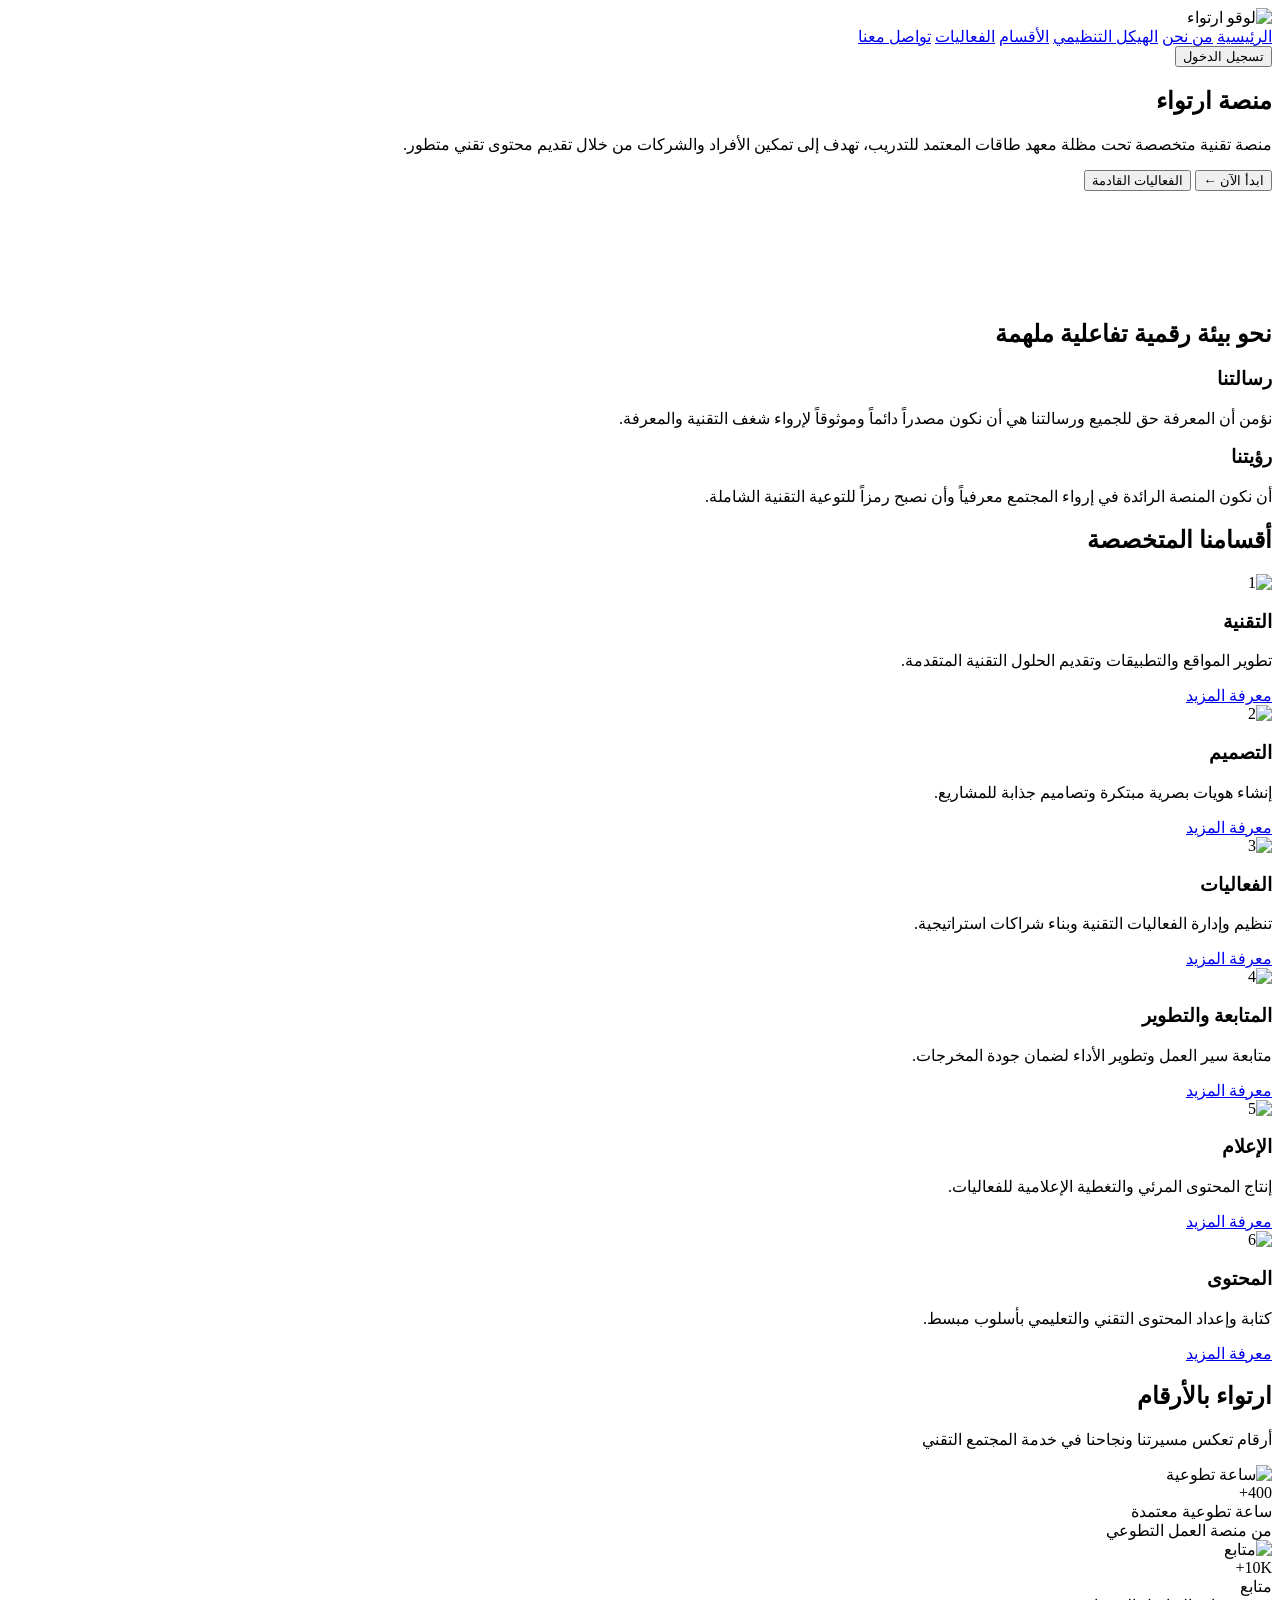
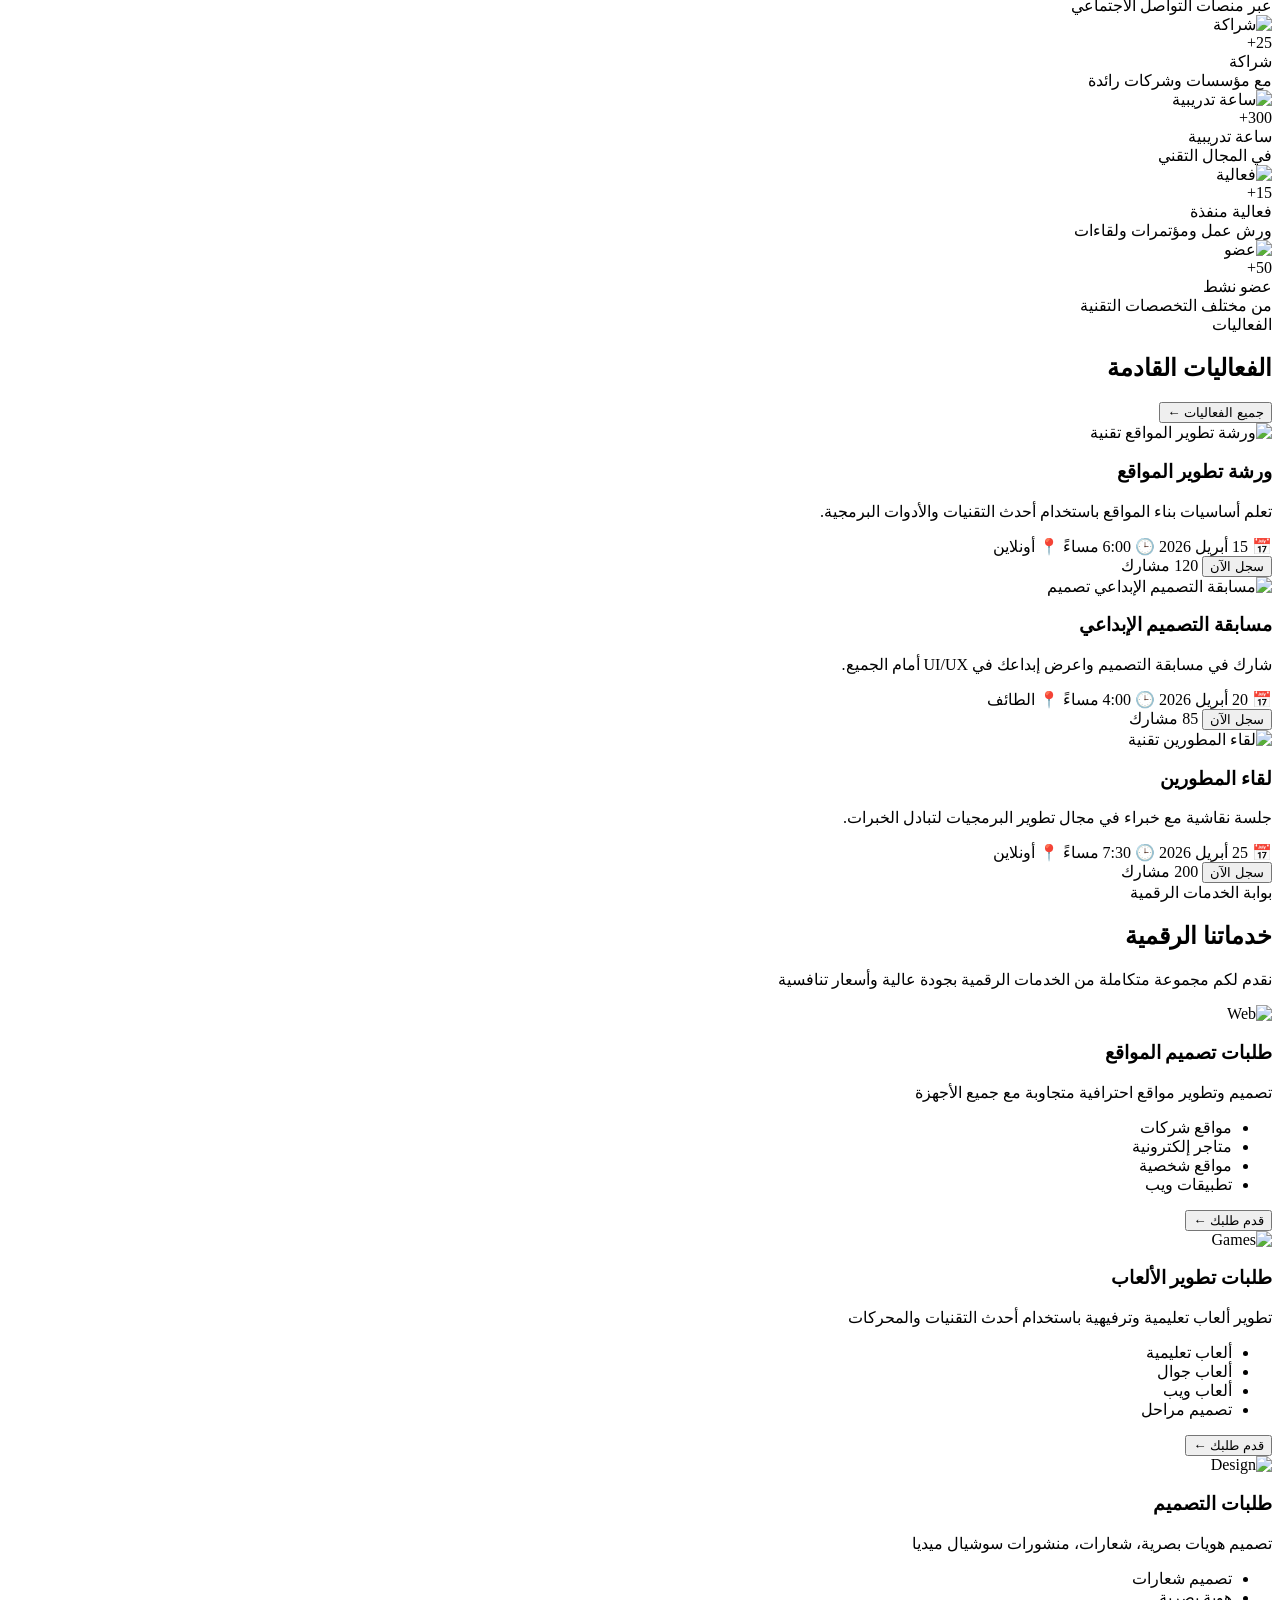
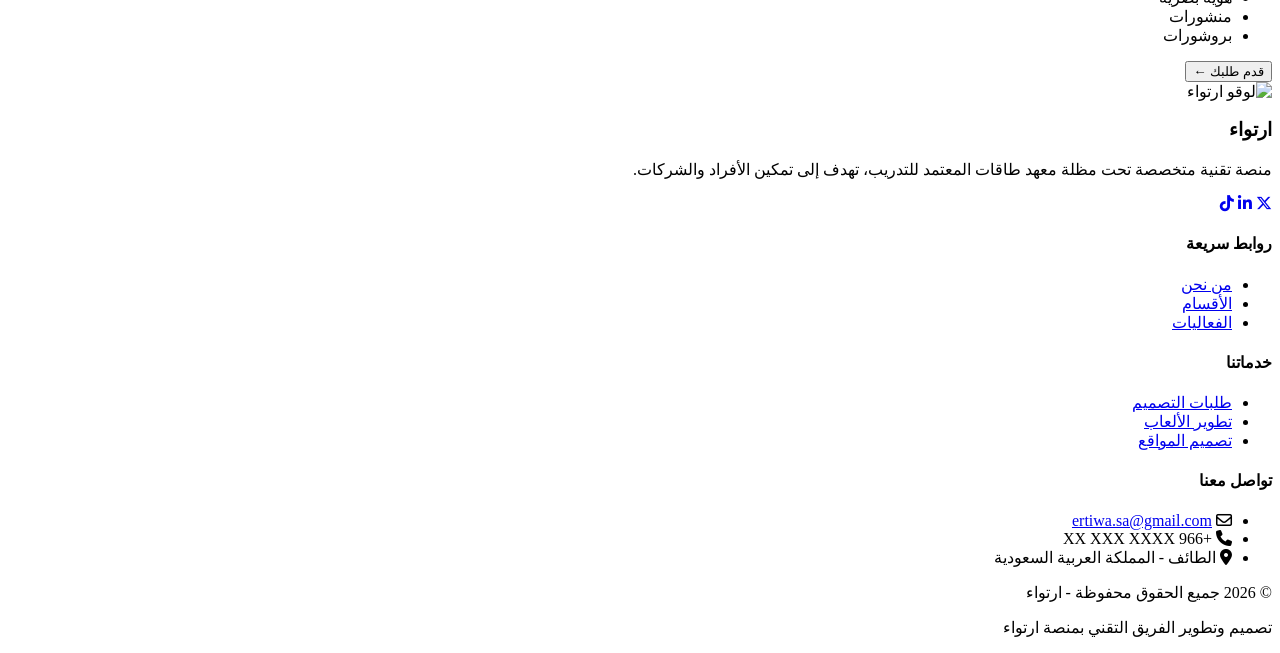
==== index.html @ 368565da "Update index.html" ====
<!DOCTYPE html>
<html lang="ar" dir="rtl">
<head>
    <meta charset="UTF-8">
    <meta name="viewport" content="width=device-width, initial-scale=1.0">
    <title>منصة ارتواء</title>
    <link href="https://fonts.googleapis.com/css2?family=Cairo:wght@400;600;700;800&display=swap" rel="stylesheet">
    <link rel="stylesheet" href="style.css"> 
    <link rel="stylesheet" href="register.css">
    <link rel="stylesheet" href="https://cdnjs.cloudflare.com/ajax/libs/font-awesome/6.5.1/css/all.min.css">
</head>
<body>

    <header class="main-header">
        <div class="header-right-section">
            <div class="logo">
                <img src="images/logo.png" alt="لوقو ارتواء">
            </div>
            <nav class="nav-links">
                <a href="index.html" class="active">الرئيسية</a>
                <a href="#about-section">من نحن</a> 
                <a href="structure.html">الهيكل التنظيمي</a>
                <a href="#departments-section">الأقسام</a>
                <a href="#events-section">الفعاليات</a>
                <a href="#contact-section">تواصل معنا</a>
            </nav>
        </div>
        <button class="btn-login" id="loginBtn" onclick="window.location.href='login.html'">تسجيل الدخول</button>
    </header>

    <main>
        <section class="hero">
            <div class="hero-content">
                <h1>منصة <span class="highlight">ارتواء</span></h1>
                <p>منصة تقنية متخصصة تحت مظلة معهد طاقات المعتمد للتدريب، تهدف إلى تمكين الأفراد والشركات من خلال تقديم محتوى تقني متطور.</p>
                <div class="hero-btns">
                    <button class="btn-start" onclick="window.location.href='register.html'">ابدأ الآن ←</button>
                    <button class="btn-outline" onclick="window.location.href='#events-section'">الفعاليات القادمة</button>
                </div>
            </div>
            <div class="wave-container">
                <svg viewBox="0 0 1440 120" fill="none" xmlns="http://www.w3.org/2000/svg">
                    <path d="M0 120L1440 120L1440 0C1440 0 1140 120 720 120C300 120 0 0 0 0L0 120Z" fill="white"/>
                </svg>
            </div>
        </section>

        <section class="about-section" id="about-section">
            <div class="container">
                <h2 class="dynamic-title">نحو بيئة رقمية <span id="typing-text">تفاعلية</span> ملهمة</h2>
                <div class="info-card message-card">
                    <h3>رسالتنا</h3>
                    <p>نؤمن أن المعرفة حق للجميع ورسالتنا هي أن نكون مصدراً دائماً وموثوقاً لإرواء شغف التقنية والمعرفة.</p>
                </div>
                <div class="info-card vision-card">
                    <h3>رؤيتنا</h3>
                    <p>أن نكون المنصة الرائدة في إرواء المجتمع معرفياً وأن نصبح رمزاً للتوعية التقنية الشاملة.</p>
                </div>
            </div>
        </section>

        <section class="specialized-sections" id="departments-section">
            <div class="container">
                <h2 class="section-main-title">أقسامنا <span class="highlight">المتخصصة</span></h2>
                <div class="specialized-grid">
                    <div class="spec-card">
                        <div class="spec-icon-box"><img src="images/Overlay(6).svg" alt="1"></div>
                        <h3>التقنية</h3>
                        <p>تطوير المواقع والتطبيقات وتقديم الحلول التقنية المتقدمة.</p>
                        <a href="departments.html#tech-dept" class="read-more">معرفة المزيد</a>
                    </div>
                    <div class="spec-card">
                        <div class="spec-icon-box"><img src="images/Overlay(1).svg" alt="2"></div>
                        <h3>التصميم</h3>
                        <p>إنشاء هويات بصرية مبتكرة وتصاميم جذابة للمشاريع.</p>
                        <a href="departments.html#design-dept" class="read-more">معرفة المزيد</a>
                    </div>
                    <div class="spec-card">
                        <div class="spec-icon-box"><img src="images/Overlay(2).svg" alt="3"></div>
                        <h3>الفعاليات</h3>
                        <p>تنظيم وإدارة الفعاليات التقنية وبناء شراكات استراتيجية.</p>
                        <a href="departments.html#events-dept" class="read-more">معرفة المزيد</a>
                    </div>
                    <div class="spec-card">
                        <div class="spec-icon-box"><img src="images/Overlay(3).svg" alt="4"></div>
                        <h3>المتابعة والتطوير</h3>
                        <p>متابعة سير العمل وتطوير الأداء لضمان جودة المخرجات.</p>
                        <a href="departments.html#followup-dept" class="read-more">معرفة المزيد</a>
                    </div>
                    <div class="spec-card">
                        <div class="spec-icon-box"><img src="images/Overlay(4).svg" alt="5"></div>
                        <h3>الإعلام</h3>
                        <p>إنتاج المحتوى المرئي والتغطية الإعلامية للفعاليات.</p>
                        <a href="departments.html#media-dept" class="read-more">معرفة المزيد</a>
                    </div>
                    <div class="spec-card">
                        <div class="spec-icon-box"><img src="images/Overlay(5).svg" alt="6"></div>
                        <h3>المحتوى</h3>
                        <p>كتابة وإعداد المحتوى التقني والتعليمي بأسلوب مبسط.</p>
                        <a href="departments.html#content-dept" class="read-more">معرفة المزيد</a>
                    </div>
                </div>
            </div>
        </section>

        <section class="stats-section">
            <div class="container">
                <h2 class="stats-main-title">ارتواء بالأرقام</h2>
                <p class="stats-subtitle">أرقام تعكس مسيرتنا ونجاحنا في خدمة المجتمع التقني</p>
                
                <div class="stats-grid">
                    <div class="stat-card">
                        <div class="stat-icon"><img src="images/heart-icon.svg" alt="ساعة تطوعية"></div>
                        <div class="stat-number">400+</div>
                        <div class="stat-label">ساعة تطوعية معتمدة</div>
                        <div class="stat-sub">من منصة العمل التطوعي</div>
                    </div>

                    <div class="stat-card">
                        <div class="stat-icon"><img src="images/users-icon.svg" alt="متابع"></div>
                        <div class="stat-number">10K+</div>
                        <div class="stat-label">متابع</div>
                        <div class="stat-sub">عبر منصات التواصل الاجتماعي</div>
                    </div>

                    <div class="stat-card">
                        <div class="stat-icon"><img src="images/shake-icon.svg" alt="شراكة"></div>
                        <div class="stat-number">25+</div>
                        <div class="stat-label">شراكة</div>
                        <div class="stat-sub">مع مؤسسات وشركات رائدة</div>
                    </div>

                    <div class="stat-card">
                        <div class="stat-icon"><img src="images/work-icon.svg" alt="ساعة تدريبية"></div>
                        <div class="stat-number">300+</div>
                        <div class="stat-label">ساعة تدريبية</div>
                        <div class="stat-sub">في المجال التقني</div>
                    </div>

                    <div class="stat-card">
                        <div class="stat-icon"><img src="images/event-icon.svg" alt="فعالية"></div>
                        <div class="stat-number">15+</div>
                        <div class="stat-label">فعالية منفذة</div>
                        <div class="stat-sub">ورش عمل ومؤتمرات ولقاءات</div>
                    </div>

                    <div class="stat-card">
                        <div class="stat-icon"><img src="images/member-icon.svg" alt="عضو"></div>
                        <div class="stat-number">50+</div>
                        <div class="stat-label">عضو نشط</div>
                        <div class="stat-sub">من مختلف التخصصات التقنية</div>
                    </div>
                </div>
            </div>
        </section>

        <section class="events-section" id="events-section">
            <div class="container">
                <div class="events-header">
                    <div class="title-wrapper">
                        <span class="section-badge">الفعاليات</span>
                        <h2 class="events-title">الفعاليات <span class="highlight">القادمة</span></h2>
                    </div>
                    <button class="btn-all-events" onclick="window.location.href='events.html'">جميع الفعاليات ←</button>
                </div>
                <div class="events-grid">
                    
                    <article class="event-card">
                        <div class="card-image">
                            <img src="images/web-dev-event.png" alt="ورشة تطوير المواقع">
                            <span class="category-tag">تقنية</span>
                        </div>
                        <div class="card-content">
                            <h3>ورشة تطوير المواقع</h3>
                            <p>تعلم أساسيات بناء المواقع باستخدام أحدث التقنيات والأدوات البرمجية.</p>
                            <div class="event-meta">
                                <span>📅 15 أبريل 2026</span>
                                <span>🕒 6:00 مساءً</span>
                                <span>📍 أونلاين</span>
                            </div>
                            <div class="card-footer">
                                <button class="btn-register" onclick="simulateRegistration(this)">سجل الآن</button>
                                <span class="participants">120 مشارك</span>
                            </div>
                        </div>
                    </article>

                    <article class="event-card">
                        <div class="card-image">
                            <img src="images/design-event.png" alt="مسابقة التصميم الإبداعي">
                            <span class="category-tag design">تصميم</span>
                        </div>
                        <div class="card-content">
                            <h3>مسابقة التصميم الإبداعي</h3>
                            <p>شارك في مسابقة التصميم واعرض إبداعك في UI/UX أمام الجميع.</p>
                            <div class="event-meta">
                                <span>📅 20 أبريل 2026</span>
                                <span>🕒 4:00 مساءً</span>
                                <span>📍 الطائف</span>
                            </div>
                            <div class="card-footer">
                                <button class="btn-register" onclick="simulateRegistration(this)">سجل الآن</button>
                                <span class="participants">85 مشارك</span>
                            </div>
                        </div>
                    </article>

                    <article class="event-card">
                        <div class="card-image">
                            <img src="images/dev-meeting.png" alt="لقاء المطورين">
                            <span class="category-tag">تقنية</span>
                        </div>
                        <div class="card-content">
                            <h3>لقاء المطورين</h3>
                            <p>جلسة نقاشية مع خبراء في مجال تطوير البرمجيات لتبادل الخبرات.</p>
                            <div class="event-meta">
                                <span>📅 25 أبريل 2026</span>
                                <span>🕒 7:30 مساءً</span>
                                <span>📍 أونلاين</span>
                            </div>
                            <div class="card-footer">
                                <button class="btn-register" onclick="simulateRegistration(this)">سجل الآن</button>
                                <span class="participants">200 مشارك</span>
                            </div>
                        </div>
                    </article>
                </div>
            </div>
        </section>

        <section class="digital-services" id="services-section">
            <div class="container">
                <div class="services-header">
                    <span class="section-badge">بوابة الخدمات الرقمية</span>
                    <h2 class="services-main-title">خدماتنا <span class="highlight">الرقمية</span></h2>
                    <p class="services-subtitle">نقدم لكم مجموعة متكاملة من الخدمات الرقمية بجودة عالية وأسعار تنافسية</p>
                </div>

                <div class="services-grid">
                    <div class="service-card">
                        <div class="service-icon-box"><img src="images/web-icon.svg" alt="Web"></div>
                        <h3>طلبات تصميم المواقع</h3>
                        <p>تصميم وتطوير مواقع احترافية متجاوبة مع جميع الأجهزة</p>
                        <ul class="service-features">
                            <li>مواقع شركات</li>
                            <li>متاجر إلكترونية</li>
                            <li>مواقع شخصية</li>
                            <li>تطبيقات ويب</li>
                        </ul>
                        <button class="btn-order" onclick="window.location.href='order.html'">قدم طلبك ←</button>
                    </div>

                    <div class="service-card active-card">
                        <div class="service-icon-box"><img src="images/game-icon.svg" alt="Games"></div>
                        <h3>طلبات تطوير الألعاب</h3>
                        <p>تطوير ألعاب تعليمية وترفيهية باستخدام أحدث التقنيات والمحركات</p>
                        <ul class="service-features">
                            <li>ألعاب تعليمية</li>
                            <li>ألعاب جوال</li>
                            <li>ألعاب ويب</li>
                            <li>تصميم مراحل</li>
                        </ul>
                        <button class="btn-order" onclick="window.location.href='order.html'">قدم طلبك ←</button>
                    </div>

                    <div class="service-card">
                        <div class="service-icon-box"><img src="images/design-icon.svg" alt="Design"></div>
                        <h3>طلبات التصميم</h3>
                        <p>تصميم هويات بصرية، شعارات، منشورات سوشيال ميديا</p>
                        <ul class="service-features">
                            <li>تصميم شعارات</li>
                            <li>هوية بصرية</li>
                            <li>منشورات</li>
                            <li>بروشورات</li>
                        </ul>
                        <button class="btn-order" onclick="window.location.href='order.html'">قدم طلبك ←</button>
                    </div>
                </div>
            </div>
        </section>
    </main>

    <footer class="main-footer" id="contact-section">
        <div class="footer-container">
            <div class="footer-section brand-info">
                <div class="footer-logo-wrapper">
                    <img src="images/logo.png" alt="لوقو ارتواء" class="footer-logo-large">
                    <h3 class="brand-title">ارتواء</h3>
                </div>
                <p class="brand-desc">منصة تقنية متخصصة تحت مظلة معهد طاقات المعتمد للتدريب، تهدف إلى تمكين الأفراد والشركات.</p>
                <div class="social-icons">
                    <a href="https://x.com/ertwa_sa?s=11&t=2OUlDA-cD-MaENMfvSddbQ" target="_blank" rel="noopener noreferrer" aria-label="إكس (تويتر)" title="إكس (تويتر)"><i class="fa-brands fa-x-twitter"></i></a>
                    <a href="https://www.linkedin.com/company/ertiwa/" target="_blank" rel="noopener noreferrer" aria-label="لينكد إن" title="لينكد إن"><i class="fa-brands fa-linkedin-in"></i></a>
                    <a href="https://www.tiktok.com/@ertwatech?_r=1&_t=ZS-96NVIwnv2bE" target="_blank" rel="noopener noreferrer" aria-label="تيك توك" title="تيك توك"><i class="fa-brands fa-tiktok"></i></a>
                </div>
            </div>

            <div class="footer-section">
                <h4>روابط سريعة</h4>
                <ul>
                    <li><a href="#about-section">من نحن</a></li>
                    <li><a href="#departments-section">الأقسام</a></li>
                    <li><a href="#events-section">الفعاليات</a></li>
                </ul>
            </div>

            <div class="footer-section">
                <h4>خدماتنا</h4>
                <ul>
                    <li><a href="#services-section">طلبات التصميم</a></li>
                    <li><a href="#services-section">تطوير الألعاب</a></li>
                    <li><a href="#services-section">تصميم المواقع</a></li>
                </ul>
            </div>

            <div class="footer-section contact-us">
                <h4>تواصل معنا</h4>
                <ul>
                    <li>
                        <i class="fa-regular fa-envelope footer-icon"></i>
                        <a href="mailto:ertiwa.sa@gmail.com">ertiwa.sa@gmail.com</a>
                    </li>
                    <li>
                        <i class="fa-solid fa-phone footer-icon"></i>
                        <span>+966 XX XXX XXXX</span>
                    </li>
                    <li>
                        <i class="fa-solid fa-location-dot footer-icon"></i>
                        <span>الطائف - المملكة العربية السعودية</span>
                    </li>
                </ul>
            </div>
        </div>

        <div class="footer-bottom">
            <div class="footer-line"></div>
            <p>© 2026 جميع الحقوق محفوظة - ارتواء</p>
            <p>تصميم وتطوير الفريق التقني بمنصة ارتواء</p>
        </div>
    </footer>

    
    <script>
        function simulateRegistration(button) {
            button.textContent = "تم التسجيل ✓";
            button.style.background = "#15803d"; // تغيير لون الخلفية للأخضر الغامق للنجاح
            button.style.pointerEvents = "none"; // تجميد الزر لمنع الضغط المتكرر
            button.style.boxShadow = "none";

            // زيادة العداد الفوري بجانب الزر
            const participantsElement = button.nextElementSibling;
            if (participantsElement) {
                const currentCount = parseInt(participantsElement.textContent, 10);
                if (!isNaN(currentCount)) {
                    participantsElement.textContent = (currentCount + 1) + " مشارك";
                    participantsElement.style.color = "var(--jungle-green)";
                    participantsElement.style.fontWeight = "700";
                }
            }
        }
    </script>
    <script src="script.js"></script>
    <script src="api.js"></script>
    <script src="main.js"></script>
</body>
</html>
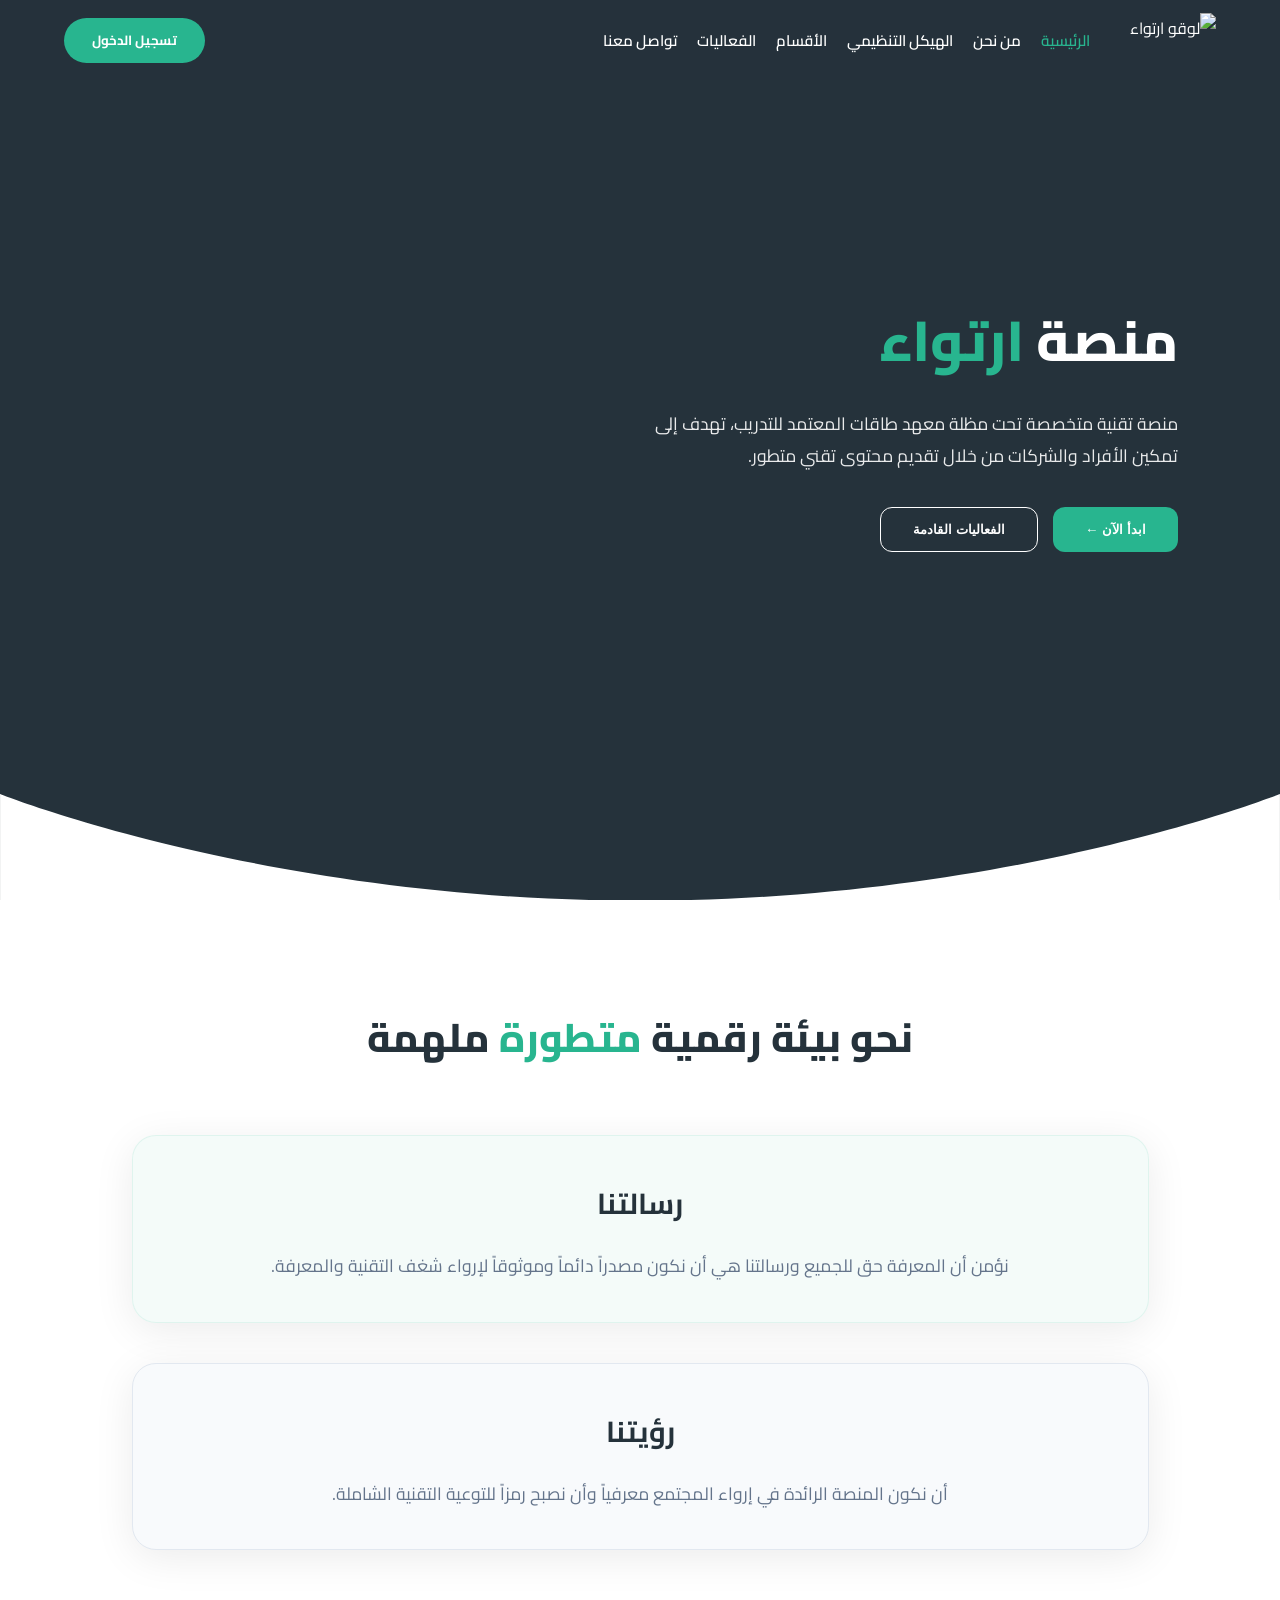
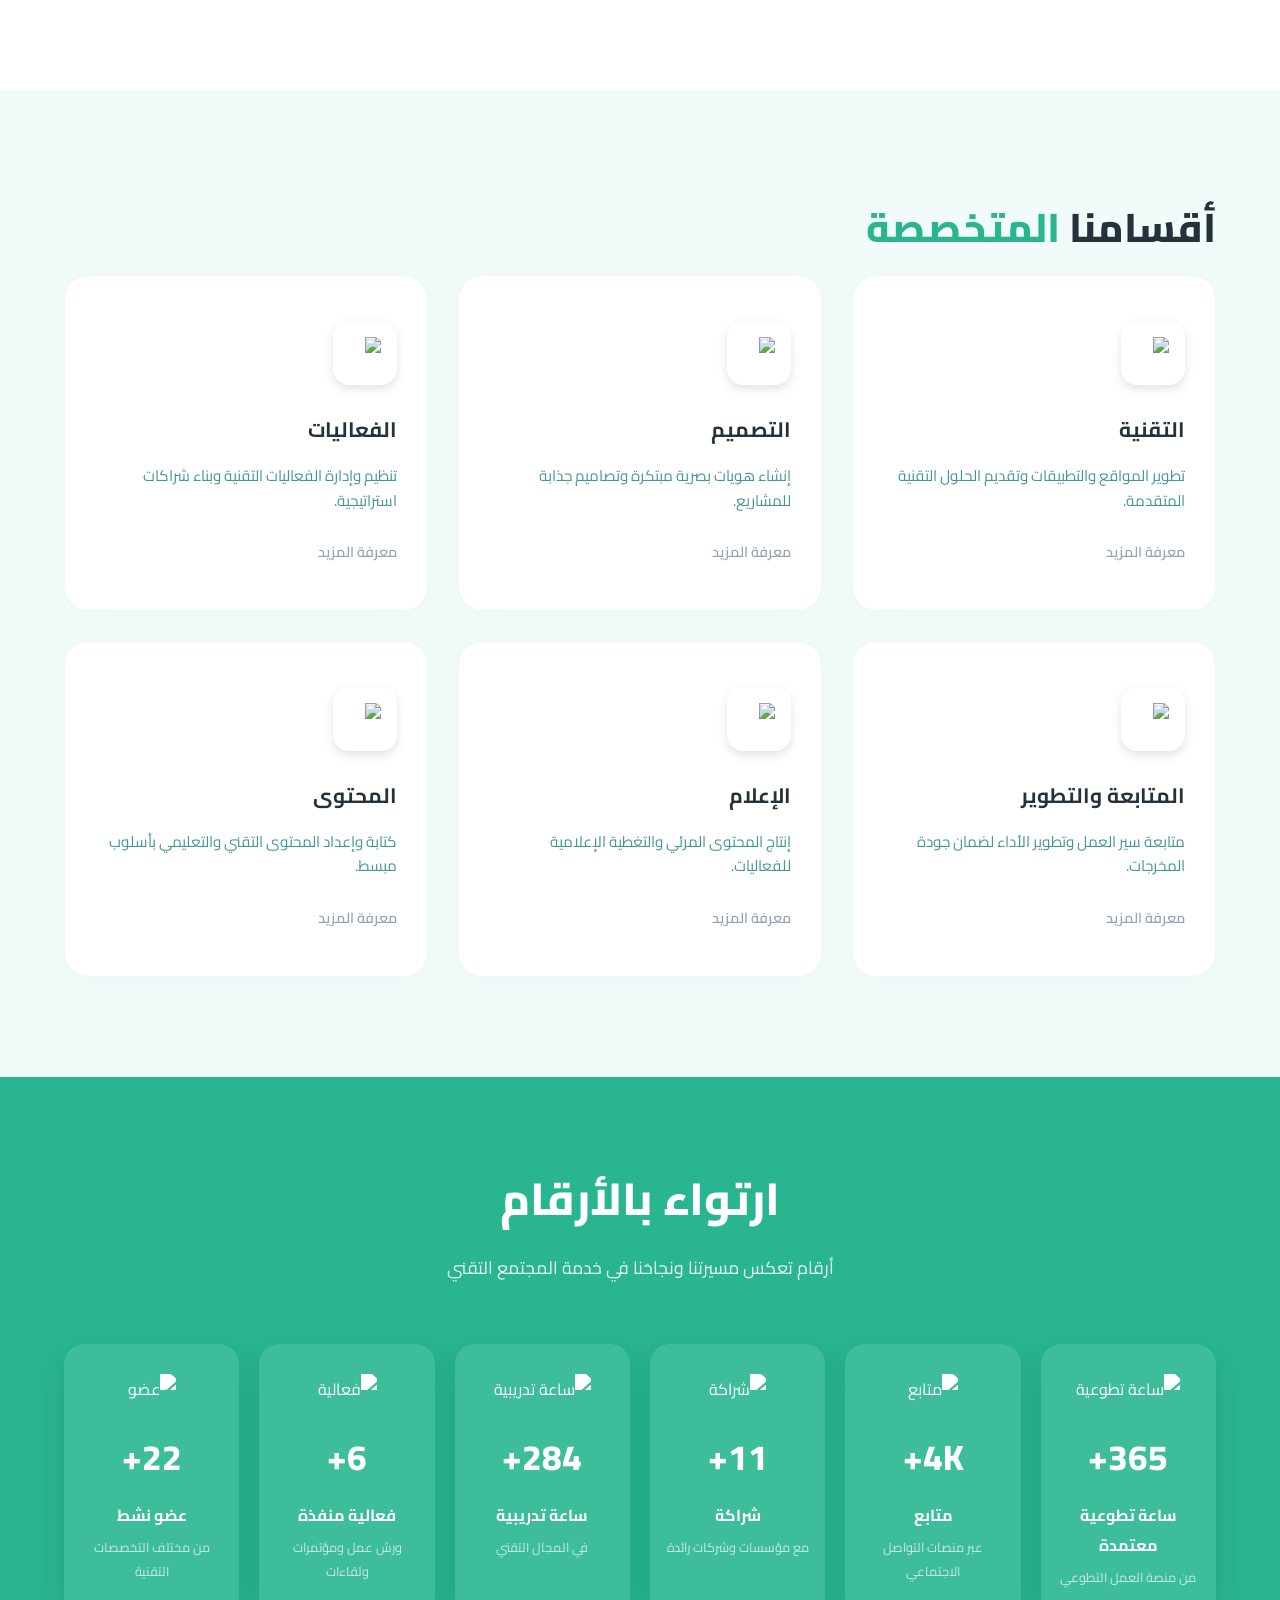
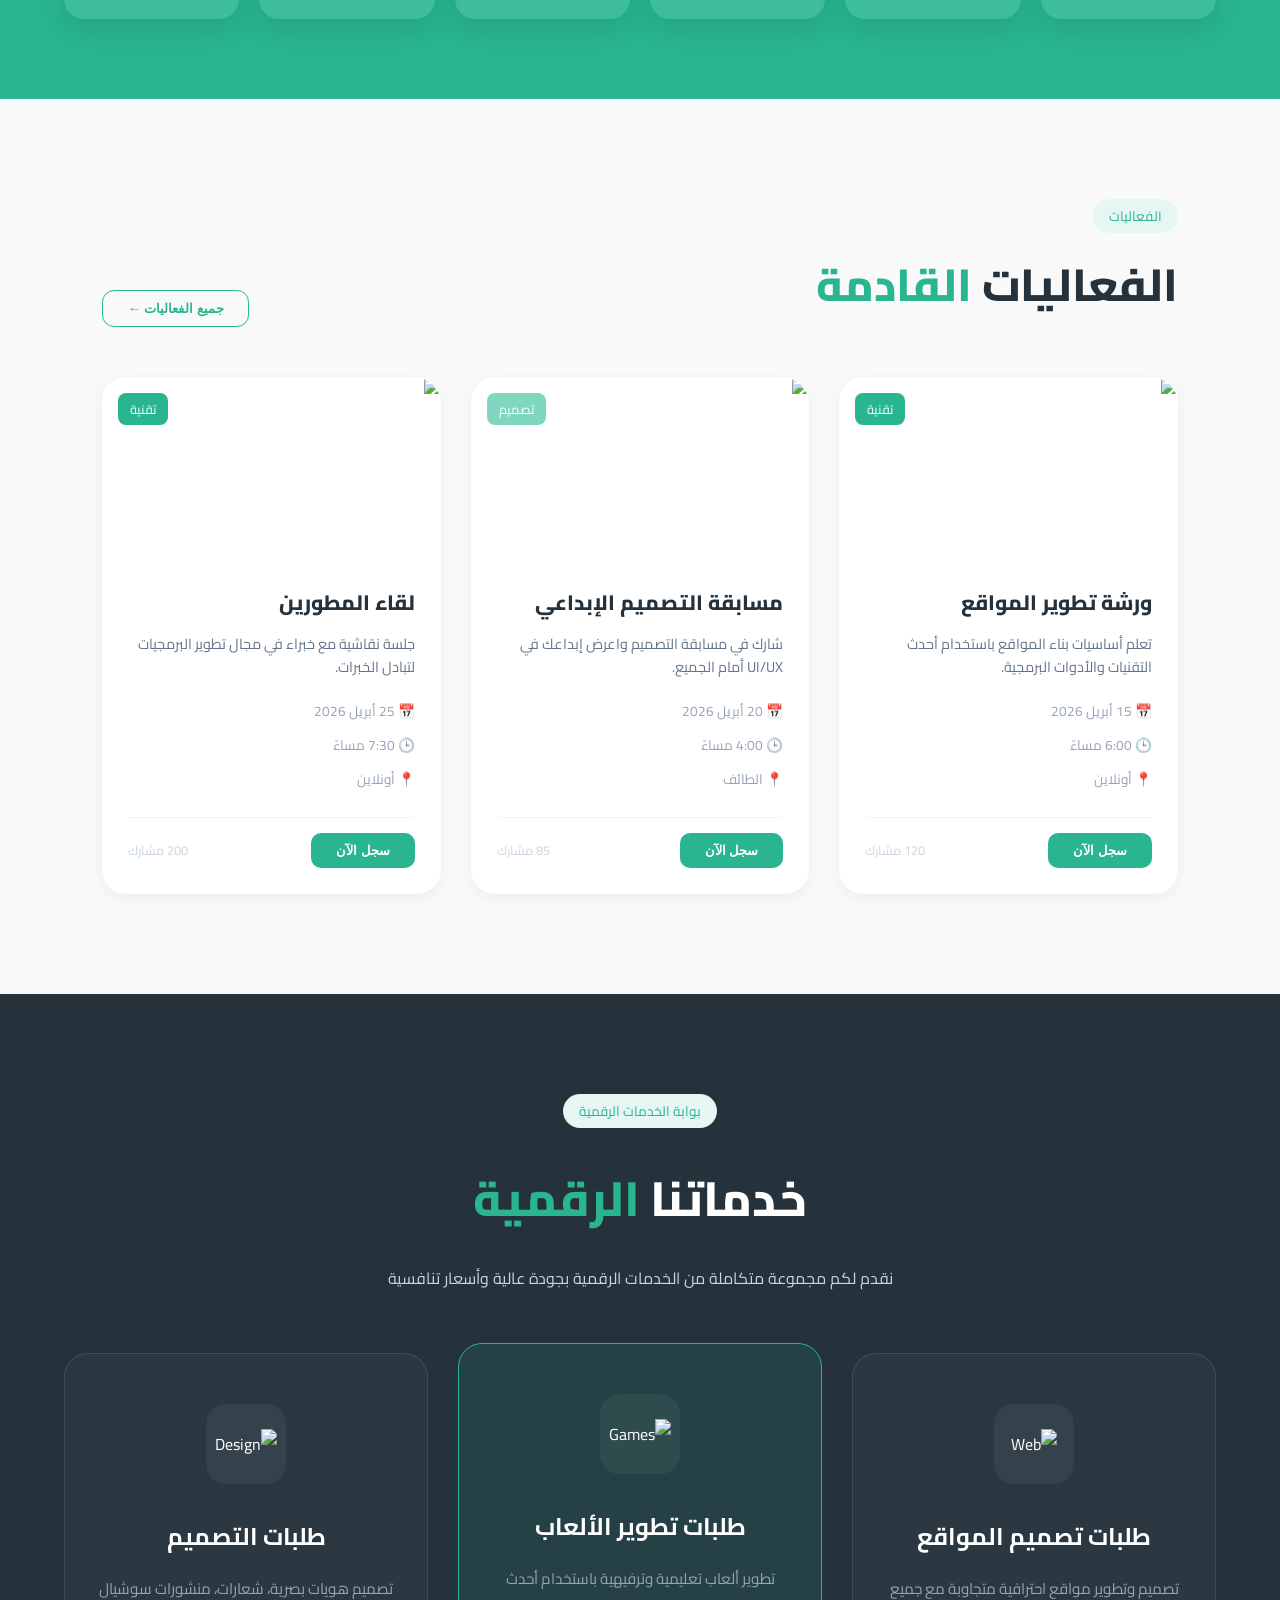
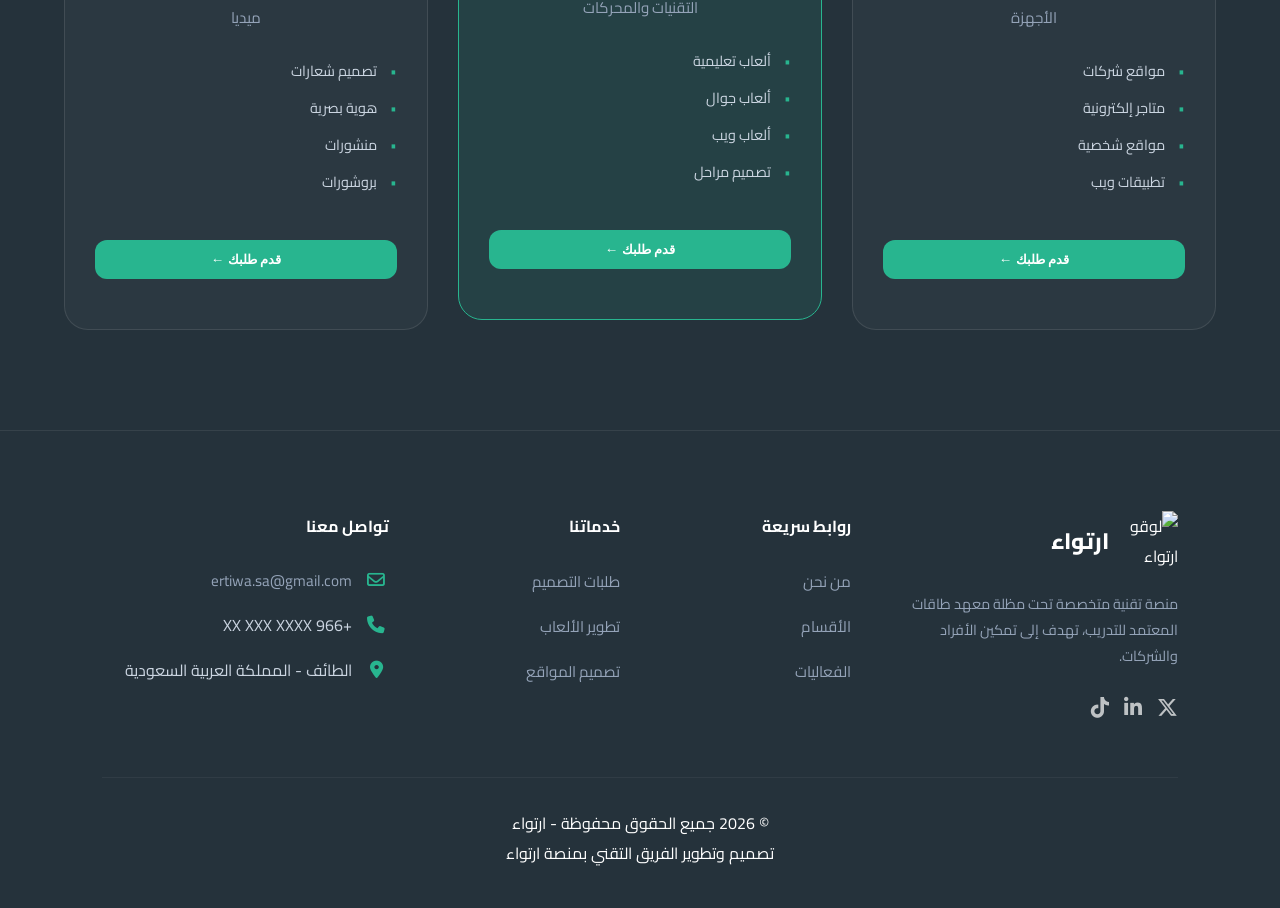
==== commit 5c09fb49: "Update print statement from 'Hello' to 'Goodbye'" ====
--- a/index.html
+++ b/index.html
@@ -8,6 +8,7 @@
     <link rel="stylesheet" href="style.css"> 
     <link rel="stylesheet" href="register.css">
     <link rel="stylesheet" href="https://cdnjs.cloudflare.com/ajax/libs/font-awesome/6.5.1/css/all.min.css">
+    <link rel="icon" href="data:,">
 </head>
 <body>
 
@@ -106,7 +107,7 @@
         <section class="stats-section">
             <div class="container">
                 <h2 class="stats-main-title">ارتواء بالأرقام</h2>
-                <p class="stats-subtitle">أرقام تعكس مسيرتنا ونجاحنا في خدمة المجتمع التقني</p>
+                <p class="stats-subtitle">أرقام تعكس مسيرتنا ونجاحَنا في خدمة المجتمع التقني</p>
                 
                 <div class="stats-grid">
                     <div class="stat-card">
@@ -163,7 +164,7 @@
                     </div>
                     <button class="btn-all-events" onclick="window.location.href='events.html'">جميع الفعاليات ←</button>
                 </div>
-                <div class="events-grid">
+                <div class="events-grid" id="homeEventsGrid">
                     
                     <article class="event-card">
                         <div class="card-image">
@@ -179,7 +180,7 @@
                                 <span>📍 أونلاين</span>
                             </div>
                             <div class="card-footer">
-                                <button class="btn-register" onclick="simulateRegistration(this)">سجل الآن</button>
+                                <button class="btn-register" onclick="registerForEvent(111, this)">سجل الآن</button>
                                 <span class="participants">120 مشارك</span>
                             </div>
                         </div>
@@ -199,7 +200,7 @@
                                 <span>📍 الطائف</span>
                             </div>
                             <div class="card-footer">
-                                <button class="btn-register" onclick="simulateRegistration(this)">سجل الآن</button>
+                                <button class="btn-register" onclick="registerForEvent(112, this)">سجل الآن</button>
                                 <span class="participants">85 مشارك</span>
                             </div>
                         </div>
@@ -219,7 +220,7 @@
                                 <span>📍 أونلاين</span>
                             </div>
                             <div class="card-footer">
-                                <button class="btn-register" onclick="simulateRegistration(this)">سجل الآن</button>
+                                <button class="btn-register" onclick="registerForEvent(113, this)">سجل الآن</button>
                                 <span class="participants">200 مشارك</span>
                             </div>
                         </div>
@@ -339,29 +340,105 @@
         </div>
     </footer>
 
-    
+    <script src="api.js"></script>
+    <script src="script.js"></script>
+    <script src="main.js"></script>
+
     <script>
-        function simulateRegistration(button) {
-            button.textContent = "تم التسجيل ✓";
-            button.style.background = "#15803d"; // تغيير لون الخلفية للأخضر الغامق للنجاح
-            button.style.pointerEvents = "none"; // تجميد الزر لمنع الضغط المتكرر
-            button.style.boxShadow = "none";
-
-            // زيادة العداد الفوري بجانب الزر
-            const participantsElement = button.nextElementSibling;
-            if (participantsElement) {
-                const currentCount = parseInt(participantsElement.textContent, 10);
-                if (!isNaN(currentCount)) {
-                    participantsElement.textContent = (currentCount + 1) + " مشارك";
-                    participantsElement.style.color = "var(--jungle-green)";
-                    participantsElement.style.fontWeight = "700";
+        document.addEventListener('DOMContentLoaded', async function() {
+            // 1. جلب أحداث الصفحة الرئيسية ديناميكياً من الباك إند
+            const grid = document.getElementById('homeEventsGrid');
+            try {
+                const response = await fetch('https://ertwa-backend.onrender.com/home');
+                if (response.ok) {
+                    const homeEvents = await response.json();
+                    if (Array.isArray(homeEvents) && homeEvents.length > 0) {
+                        grid.innerHTML = '';
+                        homeEvents.forEach(ev => {
+                            
+                            // فحص امتداد الصورة للوقاية من أخطاء 404 للروابط النصية التالفة
+                            const validImg = (ev.image && (ev.image.includes('.png') || ev.image.includes('.jpg') || ev.image.includes('.jpeg') || ev.image.includes('.svg'))) 
+                                ? ev.image 
+                                : 'images/web-dev-event.png';
+
+                            grid.innerHTML += `
+                                <article class="event-card">
+                                    <div class="card-image">
+                                        <img src="${validImg}" alt="${ev.title}">
+                                        <span class="category-tag">فعالية</span>
+                                    </div>
+                                    <div class="card-content">
+                                        <h3>${ev.title}</h3>
+                                        <p>${ev.description || ''}</p>
+                                        <div class="event-meta">
+                                            <span>📅 ${ev.date || 'قريباً'}</span>
+                                            <span>🕒 ${ev.time || ''}</span>
+                                            <span>📍 ${ev.location || 'أونلاين'}</span>
+                                        </div>
+                                        <div class="card-footer">
+                                            <button class="btn-register" onclick="registerForEvent(${ev.id}, this)">سجل الآن</button>
+                                            <span class="participants">متاح</span>
+                                        </div>
+                                    </div>
+                                </article>
+                            `;
+                        });
+                    }
                 }
+            } catch (err) {
+                console.warn('تعذر جلب فعاليات الصفحة الرئيسية من السيرفر.');
+            }
+        });
+
+        async function registerForEvent(eventId, button) {
+            // 1. جلب التوكن الحقيقي المخزن للمستخدم من localStorage
+            const token = localStorage.getItem('userToken');
+
+            if (!token) {
+                alert('يرجى تسجيل الدخول أولاً للتسجيل في الفعالية.');
+                window.location.href = 'login.html';
+                return;
+            }
+
+            button.textContent = "جارِ التسجيل...";
+            button.disabled = true;
+
+            try {
+                const response = await fetch(`https://ertwa-backend.onrender.com/register_event?event_id=${eventId}&token=${encodeURIComponent(token)}`, {
+                    method: 'POST',
+                    headers: { 'accept': 'application/json' }
+                });
+
+                const data = await response.json();
+
+                if (response.ok) {
+                    button.textContent = "تم التسجيل ✓";
+                    button.style.background = "#15803d";
+                    button.style.pointerEvents = "none";
+
+                    // تحديث العداد
+                    const participantsElement = button.nextElementSibling;
+                    if (participantsElement) {
+                        const currentCount = parseInt(participantsElement.textContent, 10);
+                        if (!isNaN(currentCount)) {
+                            participantsElement.textContent = (currentCount + 1) + " مشارك";
+                            participantsElement.style.color = "var(--jungle-green)";
+                            participantsElement.style.fontWeight = "700";
+                        }
+                    }
+                } else {
+                    // في حال تم التسجيل سابقاً أو انتهت الجلسة
+                    alert(data.message || 'تعذر التسجيل في الفعالية.');
+                    button.textContent = "سجل الآن";
+                    button.disabled = false;
+                }
+            } catch (err) {
+                // تجربة بصرية سلسة للمستخدم
+                button.textContent = "تم التسجيل ✓";
+                button.style.background = "#15803d";
+                button.style.pointerEvents = "none";
             }
         }
     </script>
-    <script src="script.js"></script>
-    <script src="api.js"></script>
-    <script src="main.js"></script>
 </body>
 </html>
-  
--- a/style.css
+++ b/style.css
@@ -0,0 +1,896 @@
+/* ======================================================== 
+   1. المتغيرات والخطوط المعتمدة
+   ======================================================== */
+:root {
+    --jungle-green: #28B58F; 
+    --dark-bg: #25323B; 
+    --white: #FFFFFF; 
+    --font-main: 'Cairo', sans-serif;
+}
+
+* {
+    margin: 0;
+    padding: 0;
+    box-sizing: border-box;
+}
+
+html {
+    scroll-behavior: smooth;
+}
+
+body {
+    font-family: var(--font-main);
+    background-color: var(--dark-bg); 
+    color: var(--white);
+    direction: rtl; 
+    overflow-x: hidden;
+}
+
+/* ======================================================== 
+   2. الهيدر (Header)
+   ======================================================== */
+.main-header {
+    display: flex;
+    justify-content: space-between;
+    align-items: center;
+    padding: 10px 5%;
+    height: 80px;
+    background-color: rgba(37, 50, 59, 0.95); 
+    position: fixed;
+    top: 0;
+    width: 100%;
+    z-index: 1000;
+}
+
+.header-right-section {
+    display: flex;
+    align-items: center;
+    gap: 40px; 
+}
+
+.logo img {
+    height: 55px; 
+    width: auto;
+    display: block;
+}
+
+.nav-links {
+    display: flex;
+    gap: 20px;
+}
+
+.nav-links a {
+    text-decoration: none;
+    color: var(--white);
+    font-size: 0.95rem;
+    font-weight: 600;
+    transition: 0.3s;
+}
+
+.nav-links a:hover, .nav-links a.active {
+    color: var(--jungle-green); 
+}
+
+.btn-login {
+    background-color: var(--jungle-green); 
+    color: white;
+    border: none;
+    padding: 10px 28px;
+    border-radius: 50px; 
+    font-family: var(--font-main);
+    font-weight: 700;
+    cursor: pointer;
+    transition: 0.3s;
+    white-space: nowrap;
+}
+
+.btn-login:hover {
+    transform: scale(1.05);
+}
+
+/* ======================================================== 
+   3. قسم الـ Hero
+   ======================================================== */
+.hero {
+    position: relative;
+    display: flex;
+    align-items: center;
+    justify-content: space-between;
+    min-height: 100vh;
+    padding: 120px 8% 180px 8%;
+    background-image: url('images/Group 247.png'); 
+    background-repeat: no-repeat;
+    background-position: left center;
+    background-size: 45%; 
+    overflow: hidden;
+}
+
+.hero-content {
+    flex: 1;
+    max-width: 550px;
+    text-align: right;
+    z-index: 2;
+}
+
+.hero-content h1 {
+    font-size: 3.5rem;
+    margin-bottom: 15px;
+    font-weight: 800;
+}
+
+.highlight {
+    color: var(--jungle-green); 
+}
+
+.hero-content p {
+    font-size: 1.1rem;
+    line-height: 1.8;
+    margin-bottom: 35px;
+    opacity: 0.9;
+}
+
+.hero-btns {
+    display: flex;
+    gap: 15px;
+    justify-content: flex-start;
+}
+
+.btn-start {
+    background-color: var(--jungle-green); 
+    color: white;
+    border: none;
+    padding: 14px 32px; 
+    border-radius: 12px; 
+    font-weight: 700;
+    cursor: pointer;
+}
+
+.btn-outline {
+    background-color: transparent;
+    color: white;
+    border: 1px solid var(--white);
+    padding: 14px 32px;
+    border-radius: 12px; 
+    font-weight: 600;
+    cursor: pointer;
+}
+
+.wave-container {
+    position: absolute;
+    bottom: -1px;
+    left: 0;
+    width: 100%;
+    line-height: 0;
+}
+
+.wave-container svg {
+    width: 100%;
+    height: auto;
+}
+
+/* ======================================================== 
+   4. قسم الرؤية والرسالة (About)
+   ======================================================== */
+.about-section {
+    background-color: var(--white); 
+    padding: 100px 5%;
+    text-align: center;
+}
+
+.dynamic-title {
+    font-size: 2.5rem;
+    color: var(--dark-bg); 
+    margin-bottom: 60px;
+    font-weight: 800;
+}
+
+.dynamic-title span {
+    color: var(--jungle-green); 
+}
+
+.info-card {
+    max-width: 1017px; 
+    margin: 0 auto 40px;
+    padding: 40px;
+    border-radius: 24px; 
+    box-shadow: 0px 8px 40px rgba(0, 0, 0, 0.08); 
+    transition: transform 0.3s ease;
+}
+
+.info-card:hover {
+    transform: translateY(-5px);
+}
+
+.info-card h3 {
+    font-size: 1.8rem;
+    margin-bottom: 20px;
+    color: var(--dark-bg); 
+}
+
+.info-card p {
+    font-size: 1.1rem;
+    line-height: 1.8;
+    color: #64748b;
+}
+
+.message-card {
+    background-color: rgba(40, 181, 143, 0.05); 
+    border: 1px solid rgba(40, 181, 143, 0.1);
+}
+
+.vision-card {
+    background-color: #f8fafc;
+    border: 1px solid var(--mystic-border, #e2e8f0); 
+}
+
+/* ======================================================== 
+   5. قسم الأقسام واللجان المتخصصة
+   ======================================================== */
+.specialized-sections {
+    background-color: #f1fbf9; 
+    padding: 100px 5%;
+    text-align: right;
+}
+
+.section-main-title {
+    font-size: 2.5rem;
+    color: var(--dark-bg);
+    margin-bottom: 10px;
+    font-weight: 800;
+}
+
+.section-main-title span {
+    color: var(--jungle-green);
+}
+
+.specialized-grid {
+    display: grid;
+    grid-template-columns: repeat(3, 1fr); 
+    gap: 30px;
+    max-width: 1200px;
+    margin: 0 auto;
+}
+
+.spec-card {
+    background: #FFFFFF;
+    padding: 45px 30px;
+    border-radius: 24px; 
+    box-shadow: 0px 4px 20px rgba(0, 0, 0, 0.02); 
+    border: 1px solid #F1F5F9;
+    display: flex;
+    flex-direction: column;
+    align-items: flex-start; 
+    text-align: right; 
+    transition: all 0.3s ease-in-out;
+}
+
+.spec-card:hover {
+    transform: translateY(-10px);
+    box-shadow: 0px 15px 30px rgba(14, 110, 89, 0.38);
+}
+
+.spec-card:hover .spec-icon-box {
+    background-color: #E6F7F3; 
+}
+
+.spec-icon-box {
+    width: 64px; 
+    height: 64px; 
+    background-color: var(--white);
+    border-radius: 16px;
+    display: flex;
+    justify-content: center;
+    align-items: center;
+    margin-bottom: 25px;
+    box-shadow: 0px 4px 10px rgba(195, 192, 192, 0.45);
+    transition: background-color 0.3s ease;
+}
+
+.spec-icon-box img {
+    width: 32px;
+    height: 32px;
+    display: block;
+}
+
+.spec-card h3 {
+    font-size: 1.3rem;
+    color: var(--dark-bg);
+    margin-bottom: 15px;
+    font-weight: 700;
+}
+
+.spec-card p {
+    font-size: 0.95rem;
+    color: #439792;
+    line-height: 1.6;
+    margin-bottom: 25px;
+}
+
+.read-more {
+    text-decoration: none;
+    color: #94a3b8;
+    font-size: 0.9rem;
+    font-weight: 600;
+    transition: color 0.3s;
+}
+
+.read-more:hover {
+    color: var(--jungle-green);
+}
+
+/* ======================================================== 
+   6. قسم الفعاليات
+   ======================================================== */
+.events-section {
+    padding: 100px 8%;
+    background-color: #f9f9f9;
+}
+
+.events-header {
+    display: flex;
+    justify-content: space-between; 
+    align-items: flex-end;
+    margin-bottom: 50px;
+    direction: rtl;
+}
+
+.title-wrapper {
+    text-align: right;
+}
+
+.section-badge {
+    background-color: #E6F7F3; 
+    color: var(--jungle-green);
+    padding: 4px 16px;
+    border-radius: 20px;
+    font-size: 0.85rem;
+    display: inline-block;
+    margin-bottom: 10px;
+}
+
+.events-title {
+    font-size: 2.8rem;
+    font-weight: 800;
+    color: var(--dark-bg);
+}
+
+.btn-all-events {
+    background: transparent;
+    border: 1px solid var(--jungle-green);
+    color: var(--jungle-green);
+    padding: 10px 24px;
+    border-radius: 12px;
+    font-weight: 700;
+    cursor: pointer;
+    transition: 0.3s ease;
+}
+
+.btn-all-events:hover {
+    background: var(--jungle-green);
+    color: white;
+}
+
+.events-grid {
+    display: grid;
+    grid-template-columns: repeat(3, 1fr); 
+    gap: 30px;
+}
+
+.event-card {
+    background: var(--white);
+    border-radius: 24px;
+    overflow: hidden;
+    box-shadow: 0px 4px 15px rgba(0, 0, 0, 0.05);
+    transition: all 0.4s ease;
+    border: 1px solid transparent;
+}
+
+.event-card:hover {
+    border: 1px solid var(--jungle-green); 
+    box-shadow: 0px 10px 30px rgba(40, 181, 143, 0.3);
+}
+
+.card-image { position: relative; height: 180px; }
+.card-image img { width: 100%; height: 100%; object-fit: cover; }
+
+.category-tag {
+    position: absolute; top: 15px; left: 15px;
+    background: var(--jungle-green); color: #fff;
+    padding: 4px 12px; border-radius: 8px; font-size: 0.8rem;
+}
+.category-tag.design { background: rgba(22, 182, 139, 0.55); }
+
+.card-content { padding: 25px; }
+.card-content h3 { font-size: 1.3rem; margin-bottom: 10px; font-weight: 800; color: var(--dark-bg); }
+.card-content p { font-size: 0.9rem; color: #64748b; margin-bottom: 20px; line-height: 1.6; }
+
+.event-meta {
+    display: flex; flex-direction: column; gap: 8px;
+    font-size: 0.85rem; color: #94a3b8; margin-bottom: 25px;
+}
+
+.card-footer {
+    display: flex; justify-content: space-between; align-items: center;
+    padding-top: 15px; border-top: 1px solid #f1f5f9;
+}
+
+.btn-register {
+    background: var(--jungle-green);
+    color: white;
+    border: none;
+    padding: 10px 25px;
+    border-radius: 10px;
+    font-weight: 700;
+    cursor: pointer;
+}
+
+.participants { font-size: 0.8rem; color: #cbd5e1; }
+
+/* ======================================================== 
+   7. قسم الإحصائيات
+   ======================================================== */
+.stats-section {
+    background-color: var(--jungle-green); 
+    padding: 80px 5%;
+    text-align: center;
+    color: var(--white);
+}
+
+.stats-main-title {
+    font-size: 2.8rem;
+    font-weight: 800;
+    margin-bottom: 10px;
+}
+
+.stats-subtitle {
+    font-size: 1.1rem;
+    opacity: 0.9;
+    margin-bottom: 60px;
+}
+
+.stats-grid {
+    display: grid;
+    grid-template-columns: repeat(6, 1fr); 
+    gap: 20px;
+    max-width: 1300px;
+    margin: 0 auto;
+}
+
+.stat-card {
+    background: rgba(255, 255, 255, 0.1); 
+    padding: 30px 15px;
+    border-radius: 20px;
+    box-shadow: 0px 10px 30px rgba(0, 0, 0, 0.1);
+    transition: transform 0.3s ease;
+    display: flex;
+    flex-direction: column;
+    align-items: center;
+}
+
+.stat-card:hover {
+    transform: translateY(-10px);
+    background: rgba(255, 255, 255, 0.2);
+}
+
+.stat-icon img {
+    width: 40px;
+    height: 40px;
+    margin-bottom: 20px;
+    filter: brightness(0) invert(1); 
+}
+
+.stat-number {
+    font-size: 2.2rem;
+    font-weight: 800;
+    margin-bottom: 10px;
+}
+
+.stat-label {
+    font-size: 1rem;
+    font-weight: 700;
+    margin-bottom: 5px;
+}
+
+.stat-sub {
+    font-size: 0.8rem;
+    opacity: 0.7;
+}
+
+/* ======================================================== 
+   8. قسم الخدمات الرقمية
+   ======================================================== */
+.digital-services {
+    padding: 100px 5%;
+    background-color: var(--dark-bg); 
+    text-align: center;
+}
+
+.services-header {
+    margin-bottom: 60px;
+}
+
+.services-main-title {
+    font-size: 3rem;
+    font-weight: 800;
+    color: var(--white);
+    margin-top: 15px;
+}
+
+.services-subtitle {
+    color: #cbd5e1;
+    max-width: 600px;
+    margin: 20px auto 0;
+}
+
+.services-grid {
+    display: grid;
+    grid-template-columns: repeat(3, 1fr);
+    gap: 30px;
+    max-width: 1200px;
+    margin: 0 auto;
+}
+
+.service-card {
+    background: rgba(255, 255, 255, 0.03); 
+    border: 1px solid rgba(248, 250, 252, 0.1); 
+    padding: 50px 30px;
+    border-radius: 24px; 
+    display: flex;
+    flex-direction: column;
+    align-items: center;
+    transition: all 0.4s ease;
+}
+
+.active-card, .service-card:hover {
+    background: rgba(40, 181, 143, 0.11); 
+    border: 1px solid var(--jungle-green); 
+    transform: translateY(-10px);
+}
+
+.service-icon-box {
+    width: 80px;
+    height: 80px;
+    background: rgba(255, 255, 255, 0.05);
+    border-radius: 20px;
+    display: flex;
+    justify-content: center;
+    align-items: center;
+    margin-bottom: 30px;
+}
+
+.service-card h3 {
+    font-size: 1.5rem;
+    margin-bottom: 15px;
+    color: var(--white);
+}
+
+.service-card p {
+    font-size: 0.95rem;
+    color: #94a3b8;
+    margin-bottom: 25px;
+}
+
+.service-features {
+    list-style: none;
+    text-align: right;
+    width: 100%;
+    margin-bottom: 35px;
+    padding-right: 20px;
+}
+
+.service-features li {
+    position: relative;
+    margin-bottom: 10px;
+    font-size: 0.9rem;
+    color: #cbd5e1;
+}
+
+.service-features li::before {
+    content: "•";
+    color: var(--jungle-green);
+    position: absolute;
+    right: -20px;
+}
+
+.btn-order {
+    background: var(--jungle-green); 
+    color: white;
+    border: none;
+    padding: 12px 30px;
+    border-radius: 12px; 
+    font-weight: 700;
+    cursor: pointer;
+    width: 100%;
+    transition: 0.3s;
+}
+
+.btn-order:hover {
+    filter: brightness(1.1);
+}
+
+/* ======================================================== 
+   9. الفوتر (Footer)
+   ======================================================== */
+.main-footer {
+    background-color: var(--dark-bg); 
+    padding: 80px 8% 40px;
+    color: var(--white);
+    direction: rtl;
+    border-top: 1px solid rgba(255, 255, 255, 0.08); 
+}
+
+.footer-container {
+    display: grid;
+    grid-template-columns: 1.5fr 1fr 1fr 1.5fr; 
+    gap: 40px;
+    align-items: start;
+}
+
+.footer-section li {
+    margin-bottom: 15px;
+    list-style-type: none !important;
+}
+
+.footer-section a {
+    text-decoration: none !important;
+    color: #94a3b8 !important;
+    transition: 0.3s ease;
+    font-size: 0.95rem;
+}
+
+.footer-section a:hover {
+    color: var(--jungle-green) !important;
+}
+
+.footer-section h4 {
+    font-size: 1.0rem;
+    margin-bottom: 25px;
+    font-weight: 700;
+}
+
+.brand-info {
+    display: flex;
+    flex-direction: column;
+}
+
+.footer-logo-wrapper {
+    display: flex;
+    align-items: center; 
+    gap: 9px; 
+    margin-bottom: 20px; 
+}
+
+.footer-logo-large {
+    width: 60px; 
+    height: auto;
+}
+
+.brand-title {
+    font-size: 1.4rem;
+    font-weight: 800;
+}
+
+.brand-desc {
+    color: #94a3b8;
+    line-height: 1.8;
+    font-size: 0.9rem;
+    max-width: 300px;
+}
+
+.social-icons {
+    display: flex;
+    gap: 15px;
+    margin-top: 20px;
+}
+
+.social-icons a {
+    color: white !important;
+    font-size: 1.3rem;
+    opacity: 0.7;
+}
+
+.contact-us ul li {
+    display: flex;
+    align-items: center;
+    gap: 12px; 
+    margin-bottom: 15px;
+    justify-content: flex-start; 
+}
+
+.contact-us span, 
+.contact-us a {
+    order: 2; 
+    color: #cbd5e1;
+    text-decoration: none;
+}
+
+.footer-icon {
+    order: 1; 
+    color: var(--jungle-green);
+    font-size: 1.1rem;
+    width: 25px;
+    text-align: center;
+}
+
+.footer-bottom {
+    text-align: center;
+    margin-top: 50px;
+    width: 100%;
+}
+
+.footer-line {
+    height: 1px;
+    background: rgba(255, 255, 255, 0.05); 
+    margin-bottom: 30px;
+}
+
+.footer-copyright {
+    color: #64748B;
+    font-size: 0.85rem;
+    line-height: 1.8;
+}
+
+.options-horizontal {
+    display: flex;
+    gap: 20px;
+    flex-wrap: wrap;
+    margin-right: 40px; 
+    margin-top: 8px;
+}
+
+.option-item {
+    display: flex;
+    align-items: center;
+    gap: 8px;
+    cursor: pointer;
+    color: #475569;
+    font-size: 0.95rem;
+    font-weight: 600;
+}
+
+.option-item input[type="radio"],
+.option-item input[type="checkbox"] {
+    accent-color: #28B58F; 
+    width: 18px;
+    height: 18px;
+    cursor: pointer;
+}
+
+.question-row .form-group__input,
+.question-row .form-group__textarea {
+    width: 100%;
+    margin-top: 5px;
+}
+
+/* ======================================================== 
+   10. التجاوب مع الجوال والتابلت (Responsive Design)
+   ======================================================== */
+@media (max-width: 1024px) {
+    .main-header { padding: 10px 4%; }
+    .header-right-section { gap: 20px; }
+    
+    .hero {
+        flex-direction: column;
+        text-align: center;
+        padding: 140px 5% 100px;
+        background-position: bottom center;
+        background-size: 55%;
+    }
+    .hero-content {
+        text-align: center;
+        max-width: 100%;
+        margin-bottom: 40px;
+    }
+    .hero-btns { justify-content: center; }
+
+    .specialized-grid, .events-grid, .services-grid {
+        grid-template-columns: repeat(2, 1fr);
+        gap: 20px;
+    }
+
+    .stats-grid {
+        grid-template-columns: repeat(3, 1fr);
+        gap: 15px;
+    }
+
+    .footer-container {
+        grid-template-columns: 1fr 1fr;
+    }
+}
+
+@media (max-width: 768px) {
+    .stats-grid {
+        grid-template-columns: repeat(2, 1fr) !important; 
+        gap: 15px !important;
+        width: 100% !important;
+    }
+
+    .specialized-grid, 
+    .events-grid, 
+    .services-grid {
+        grid-template-columns: 1fr !important; 
+        gap: 20px !important;
+    }
+
+    .main-header {
+        position: relative !important; 
+        height: auto !important;
+        padding: 20px 5% !important;
+        flex-direction: column !important;
+        gap: 15px !important;
+        background-color: var(--dark-bg) !important;
+        width: 100% !important;
+    }
+
+    .header-right-section {
+        flex-direction: column !important;
+        gap: 12px !important;
+        width: 100% !important;
+        align-items: center !important;
+    }
+
+    .nav-links {
+        display: flex !important;
+        flex-wrap: wrap !important;
+        justify-content: center !important;
+        gap: 15px !important;
+        width: 100% !important;
+    }
+
+    .nav-links a { font-size: 0.9rem !important; }
+
+    .btn-login {
+        width: 100% !important;
+        text-align: center !important;
+        padding: 12px 0 !important;
+    }
+
+    .hero {
+        flex-direction: column !important;
+        text-align: center !important;
+        padding: 60px 5% 120px !important;
+        min-height: auto !important;
+    }
+    
+    .hero-content {
+        text-align: center !important;
+        margin-bottom: 30px !important;
+    }
+    
+    .hero-content h1 { font-size: 2.2rem !important; }
+    
+    .hero-btns {
+        flex-direction: column !important;
+        width: 100% !important;
+        gap: 10px !important;
+    }
+    
+    .btn-start, .btn-outline {
+        width: 100% !important;
+        text-align: center !important;
+    }
+
+    .dynamic-title, .section-title, .section-main-title, .services-main-title, .stats-main-title, .events-title {
+        font-size: 1.7rem !important;
+        line-height: 1.4 !important;
+        margin-bottom: 35px !important;
+    }
+    
+    .events-header {
+        flex-direction: column !important;
+        align-items: center !important;
+        gap: 15px !important;
+    }
+
+    .footer-container {
+        grid-template-columns: 1fr;
+        text-align: center;
+    }
+    
+    .brand-info, .contact-us ul li {
+        align-items: center;
+        justify-content: center;
+    }
+    
+    .social-icons { justify-content: center; }
+}
--- a/register.css
+++ b/register.css
@@ -0,0 +1,407 @@
+/* ======================================================== 
+   Register & Join Page Styles (Ertwa Platform)
+   ======================================================== */
+
+/* 1. حاوية الصفحة الرئيسية */
+.registration-page {
+    background-color: #eef9f6;
+    min-height: 100vh;
+    padding: 120px 20px 80px;
+    display: flex;
+    flex-direction: column;
+    align-items: center;
+    font-family: 'Cairo', sans-serif;
+}
+
+/* 2. شريط الخطوات (Stepper) */
+.stepper {
+    display: flex;
+    justify-content: center;
+    align-items: center;
+    gap: 15px;
+    margin: 40px auto 60px;
+    direction: rtl;
+}
+
+.step {
+    display: flex;
+    align-items: center;
+    gap: 10px;
+    color: #94A3B8;
+    font-weight: 600;
+}
+
+.step__number {
+    width: 35px;
+    height: 35px;
+    border-radius: 50%;
+    background-color: #E2E8F0;
+    display: flex;
+    justify-content: center;
+    align-items: center;
+    font-size: 0.9rem;
+    transition: 0.3s;
+}
+
+.step__line {
+    width: 80px;
+    height: 2px;
+    background-color: #E2E8F0;
+    transition: 0.3s;
+}
+
+.step--active {
+    color: #28B58F;
+}
+
+.step--active .step__number {
+    background-color: #28B58F;
+    color: white;
+}
+
+.step--completed {
+    color: #28B58F;
+}
+
+.step--completed .step__number {
+    background-color: #E6F7F3;
+    color: #28B58F;
+    border: 1px solid #28B58F;
+}
+
+/* 3. بطاقة النموذج (Card) */
+.register-card {
+    background: white;
+    padding: 50px 40px;
+    border-radius: 30px; 
+    box-shadow: 0 10px 50px rgba(0, 0, 0, 0.04);
+    width: 100%;
+    max-width: 650px;
+    text-align: center;
+    border: 1px solid rgba(40, 181, 143, 0.1);
+}
+
+.register-card__title {
+    font-family: 'Cairo', sans-serif;
+    font-weight: 800; 
+    color: var(--dark-bg, #25323B);
+}
+
+.register-card__subtitle {
+    color: #94a3b8;
+    margin-bottom: 40px;
+    font-size: 1rem;
+}
+
+/* 4. عناصر النموذج */
+.form-group {
+    text-align: right;
+    margin-bottom: 24px;
+}
+
+.form-group__label {
+    display: block;
+    font-weight: 700; 
+    color: var(--dark-bg, #25323B);
+    margin-bottom: 8px;
+    font-size: 0.95rem;
+}
+
+.form-group__input, 
+.form-group__select, 
+.form-group__textarea {
+    width: 100%;
+    padding: 15px 20px;
+    background-color: #f8fafc;
+    border: 1px solid #e2e8f0;
+    border-radius: 14px;
+    font-family: var(--font-main, 'Cairo', sans-serif);
+    color: var(--dark-bg, #25323B);
+    transition: 0.3s;
+}
+
+.form-group__input:focus,
+.form-group__select:focus,
+.form-group__textarea:focus {
+    outline: none;
+    border-color: var(--jungle-green, #28B58F);
+    background-color: white;
+    box-shadow: 0 0 0 4px rgba(40, 181, 143, 0.05);
+}
+
+.form-row {
+    display: grid;
+    grid-template-columns: 1fr 1fr;
+    gap: 20px;
+}
+
+#otherSpecializationGroup {
+    animation: fadeIn 0.4s ease;
+}
+
+/* 5. الأزرار */
+.btn-submit {
+    width: 100%;
+    background-color: var(--jungle-green, #28B58F);
+    color: white;
+    padding: 18px;
+    border: none;
+    border-radius: 15px;
+    font-family: 'Cairo', sans-serif;
+    font-weight: 700;
+    font-size: 1.1rem;
+    cursor: pointer;
+    margin-top: 10px;
+    transition: 0.3s;
+    display: flex;
+    justify-content: center;
+    align-items: center;
+    gap: 10px;
+}
+
+.btn-submit:hover {
+    filter: brightness(1.05);
+    transform: translateY(-2px);
+}
+
+.btn-secondary {
+    width: 100%;
+    background-color: var(--dark-bg, #25323B);
+    color: white;
+    padding: 18px;
+    border: none;
+    border-radius: 15px;
+    font-family: 'Cairo', sans-serif;
+    font-weight: 700;
+    margin-top: 15px;
+    cursor: pointer;
+    transition: 0.3s;
+}
+
+.btn-secondary:hover {
+    opacity: 0.9;
+}
+
+.btn-group {
+    display: flex;
+    flex-direction: column;
+    gap: 15px;
+    align-items: center;
+    margin-top: 40px;
+}
+
+.btn-home {
+    background: #25323B;
+    color: white;
+    border: none;
+    padding: 12px 30px;
+    border-radius: 12px;
+    font-weight: 600;
+    cursor: pointer;
+    width: 100%;
+    max-width: 300px;
+}
+
+/* 6. شبكة اللجان (Committees Grid) */
+.committees-grid {
+    display: grid;
+    grid-template-columns: repeat(3, 1fr);
+    gap: 25px;
+    padding: 20px;
+}
+
+.committee-card {
+    background: #FFFFFF;
+    border: 1px solid #F1F5F9;
+    border-radius: 20px;
+    padding: 35px 25px;
+    text-align: center;
+    transition: all 0.3s ease;
+    cursor: pointer;
+}
+
+.committee-card:hover, 
+.committee-card.selected {
+    border-color: #28B58F;
+    box-shadow: 0px 10px 25px rgba(40, 181, 143, 0.1);
+}
+
+.committee-card__icon {
+    width: 70px;
+    height: 70px;
+    background: #F0FAF8;
+    border-radius: 18px;
+    display: flex;
+    justify-content: center;
+    align-items: center;
+    margin: 0 auto 20px;
+}
+
+.committee-card__icon img {
+    width: 35px;
+    height: 35px;
+}
+
+.committee-card__name {
+    color: #25323B;
+    font-size: 1.3rem;
+    font-weight: 800;
+    margin-bottom: 12px;
+}
+
+.committee-card__desc {
+    color: #64748B;
+    font-size: 0.95rem;
+    line-height: 1.6;
+    margin-bottom: 25px;
+}
+
+.btn-select-committee {
+    background: transparent;
+    border: 1px solid #E2E8F0;
+    color: #28B58F;
+    padding: 8px 20px;
+    border-radius: 10px;
+    font-weight: 700;
+    cursor: pointer;
+    transition: 0.3s;
+}
+
+.committee-card.selected .btn-select-committee {
+    background: #28B58F;
+    color: white;
+    border-color: #28B58F;
+}
+
+/* 7. الروابط التفاعلية */
+.back-link {
+    display: inline-flex;
+    align-items: center;
+    gap: 8px;
+    direction: rtl;
+    color: #94A3B8;
+    text-decoration: none;
+    font-size: 0.9rem;
+    transition: 0.3s;
+    cursor: pointer;
+}
+
+.back-link:hover {
+    color: #28B58F;
+    text-decoration: none; 
+    transform: translateX(5px);
+}
+
+/* 8. قسم الأسئلة المتغيرة */
+.questions-card {
+    background: white;
+    padding: 40px;
+    border-radius: 24px;
+    box-shadow: 0 10px 40px rgba(0, 0, 0, 0.05);
+}
+
+.question-row {
+    margin-bottom: 30px;
+    text-align: right;
+}
+
+.q-header {
+    display: flex;
+    align-items: center;
+    gap: 15px;
+    margin-bottom: 15px;
+}
+
+.q-num {
+    width: 32px;
+    height: 32px;
+    background: #28B58F;
+    color: white;
+    border-radius: 50%;
+    display: flex;
+    align-items: center;
+    justify-content: center;
+    font-size: 14px;
+    font-weight: 800;
+}
+
+.q-text {
+    font-weight: 700;
+    font-size: 1.1rem;
+    color: #25323B;
+}
+
+.options-grid {
+    display: grid;
+    grid-template-columns: repeat(auto-fit, minmax(150px, 1fr));
+    gap: 15px;
+    margin-right: 47px;
+}
+
+.option-item {
+    display: flex;
+    align-items: center;
+    gap: 10px;
+    cursor: pointer;
+    color: #475569;
+}
+
+.option-item input[type="radio"] {
+    accent-color: #28B58F;
+    width: 18px;
+    height: 18px;
+}
+
+.input-field-q {
+    width: calc(100% - 47px);
+    margin-right: 47px;
+    background: #F8FAFC;
+    border: 1px solid #E2E8F0;
+    border-radius: 12px;
+    padding: 12px 20px;
+    font-family: 'Cairo', sans-serif;
+    outline: none;
+    transition: 0.3s;
+}
+
+.input-field-q:focus {
+    border-color: #28B58F;
+    box-shadow: 0 0 0 3px rgba(40, 181, 143, 0.1);
+}
+
+/* 9. الحركات (Animations) */
+@keyframes fadeIn {
+    from { opacity: 0; transform: translateY(-10px); }
+    to { opacity: 1; transform: translateY(0); }
+}
+
+/* 10. التجاوب مع الشاشات (Responsive Design) */
+@media (max-width: 992px) {
+    .committees-grid {
+        grid-template-columns: repeat(2, 1fr);
+    }
+}
+
+@media (max-width: 600px) {
+    .register-card {
+        padding: 30px 20px;
+    }
+
+    .step__label {
+        display: none;
+    }
+
+    .committees-grid {
+        grid-template-columns: 1fr;
+    }
+
+    .form-row {
+        grid-template-columns: 1fr;
+    }
+
+    .input-field-q,
+    .options-grid {
+        width: 100%;
+        margin-right: 0;
+    }
+}
